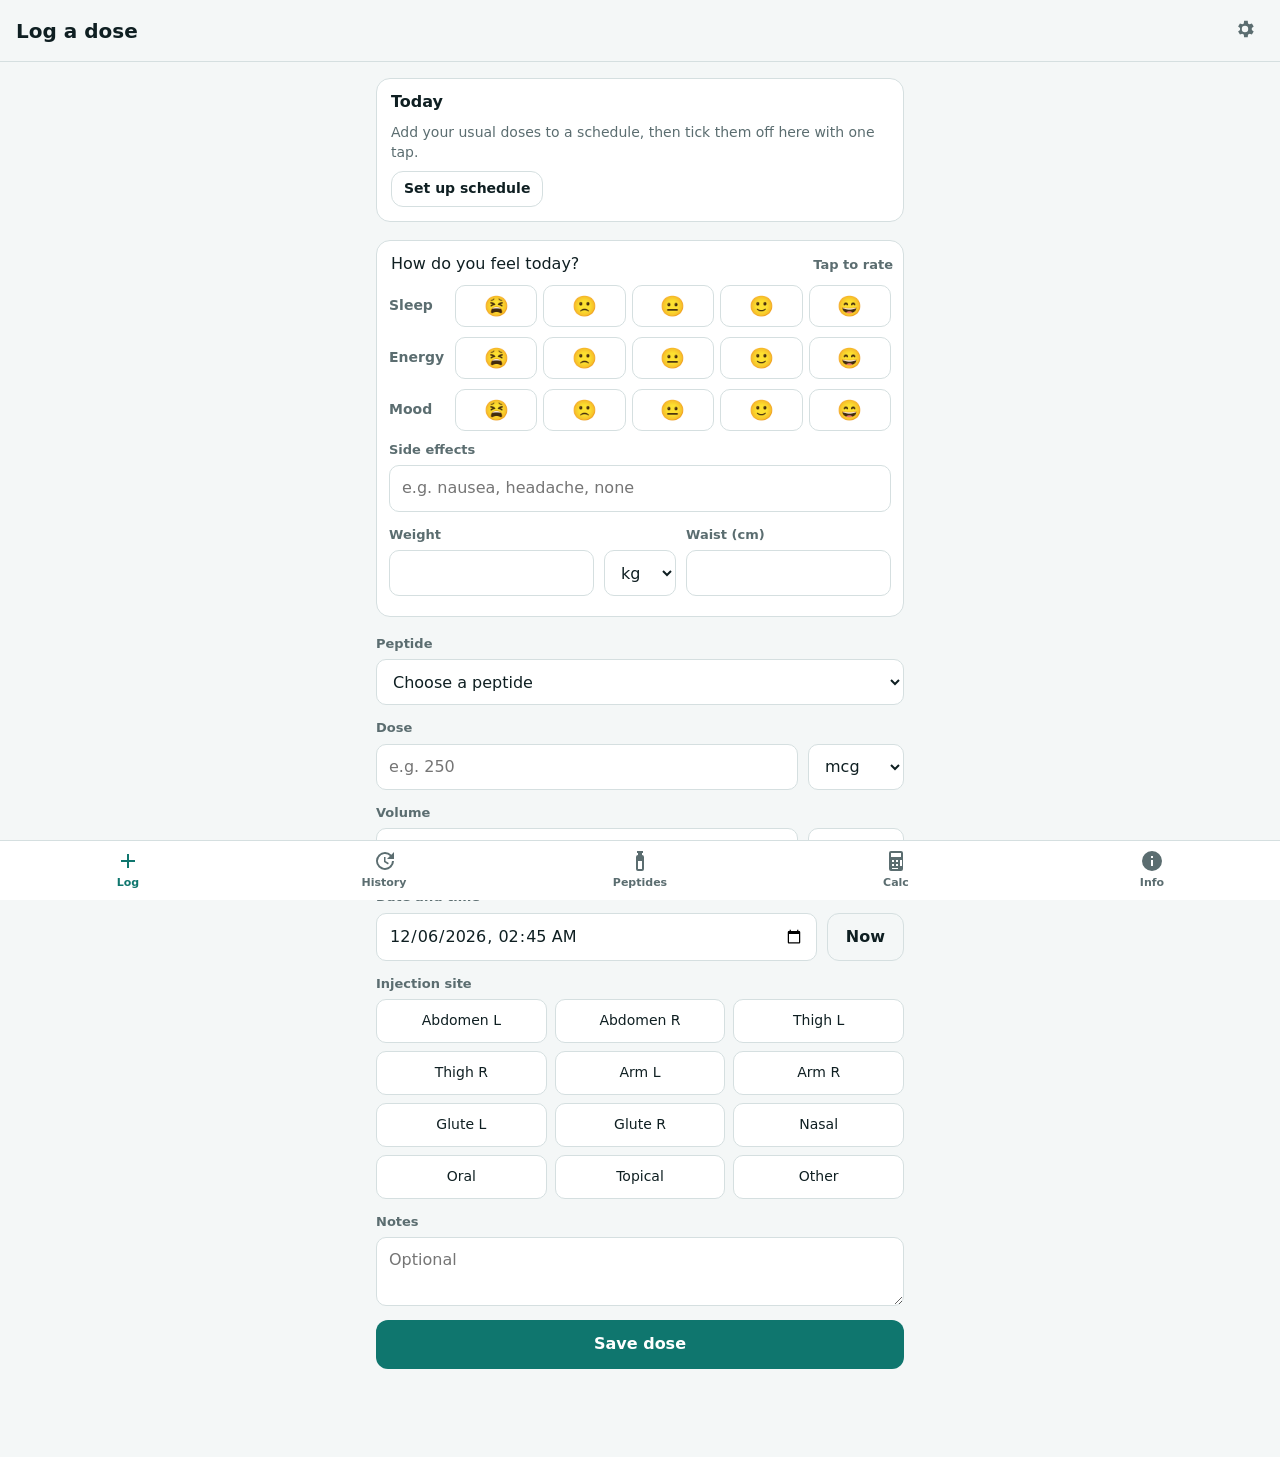
==== index.html @ 92357db2 "Move app to repo root and add Android APK build" ====
<!doctype html>
<html lang="en">
<head>
  <meta charset="utf-8">
  <meta name="viewport" content="width=device-width, initial-scale=1, viewport-fit=cover">
  <title>Peptide Log</title>
  <meta name="description" content="Offline peptide dose log. All data stays on your phone.">
  <meta name="theme-color" content="#0f766e">
  <link rel="manifest" href="manifest.webmanifest">
  <link rel="icon" href="icons/icon-192.png">
  <link rel="apple-touch-icon" href="icons/icon-192.png">
  <link rel="stylesheet" href="styles.css">
</head>
<body>
  <header class="top">
    <h1 id="title">Log a dose</h1>
    <button class="icon-btn" id="settingsBtn" aria-label="Settings">
      <svg viewBox="0 0 24 24" width="22" height="22" aria-hidden="true"><path fill="currentColor" d="M12 15.5A3.5 3.5 0 1 1 12 8.5a3.5 3.5 0 0 1 0 7Zm7.4-2.5a7.6 7.6 0 0 0 0-2l2.1-1.6-2-3.5-2.5 1a7.4 7.4 0 0 0-1.7-1L15 3h-4l-.3 2.9a7.4 7.4 0 0 0-1.7 1l-2.5-1-2 3.5L6.6 11a7.6 7.6 0 0 0 0 2l-2.1 1.6 2 3.5 2.5-1a7.4 7.4 0 0 0 1.7 1L11 21h4l.3-2.9a7.4 7.4 0 0 0 1.7-1l2.5 1 2-3.5Z"/></svg>
    </button>
  </header>

  <main>
    <!-- LOG -->
    <section id="view-log" class="view active">
      <div class="alerts" id="alerts" hidden></div>
      <div class="today" id="today">
        <div class="today-h"><span>Today</span><span class="today-sub" id="todaySub"></span></div>
        <div id="todayList"></div>
        <div class="today-next" id="todayNext"></div>
      </div>
      <div class="today checkin" id="checkin">
        <button type="button" class="today-h ci-head" id="ciHead"><span>How do you feel today?</span><span class="today-sub" id="ciSub"></span></button>
        <div id="ciBody">
          <div class="ci-row"><span>Sleep</span><div class="scale" data-k="sleep"></div></div>
          <div class="ci-row"><span>Energy</span><div class="scale" data-k="energy"></div></div>
          <div class="ci-row"><span>Mood</span><div class="scale" data-k="mood"></div></div>
          <label class="field"><span>Side effects</span><input id="ciSide" placeholder="e.g. nausea, headache, none"></label>
          <div class="row">
            <label class="field grow"><span>Weight</span><input id="ciWeight" type="number" inputmode="decimal" step="any" min="0"></label>
            <label class="field unit"><span>&nbsp;</span><select id="ciWeightUnit"><option>kg</option><option>lb</option></select></label>
            <label class="field grow"><span>Waist (cm)</span><input id="ciWaist" type="number" inputmode="decimal" step="any" min="0"></label>
          </div>
        </div>
      </div>
      <form id="logForm" autocomplete="off">
        <div class="edit-banner" id="editBanner" hidden>Editing an earlier entry</div>

        <label class="field">
          <span>Peptide</span>
          <select id="fPeptide" required></select>
        </label>
        <div class="hint" id="lastHint" hidden></div>

        <div class="row">
          <label class="field grow">
            <span>Dose</span>
            <input id="fDose" type="number" inputmode="decimal" step="any" min="0" placeholder="e.g. 250">
          </label>
          <label class="field unit">
            <span>&nbsp;</span>
            <select id="fDoseUnit"><option>mcg</option><option>mg</option><option>IU</option></select>
          </label>
        </div>

        <div class="row">
          <label class="field grow">
            <span>Volume</span>
            <input id="fVolume" type="number" inputmode="decimal" step="any" min="0" placeholder="e.g. 0.1">
          </label>
          <label class="field unit">
            <span>&nbsp;</span>
            <select id="fVolumeUnit"><option value="mL">mL</option><option value="units">units</option></select>
          </label>
        </div>
        <div class="hint subtle" id="volHint"></div>

        <div class="row">
          <label class="field grow">
            <span>Date and time</span>
            <input id="fWhen" type="datetime-local" required>
          </label>
          <button type="button" class="btn ghost now-btn" id="nowBtn">Now</button>
        </div>

        <div class="field">
          <span>Injection site</span>
          <div class="chips" id="siteChips"></div>
          <input id="fSiteOther" type="text" placeholder="Describe site" hidden>
        </div>

        <label class="field">
          <span>Notes</span>
          <textarea id="fNotes" rows="2" placeholder="Optional"></textarea>
        </label>

        <div class="actions">
          <button type="submit" class="btn primary" id="saveBtn">Save dose</button>
          <button type="button" class="btn ghost" id="cancelEditBtn" hidden>Cancel</button>
          <button type="button" class="btn danger" id="deleteBtn" hidden>Delete</button>
        </div>
      </form>
    </section>

    <!-- HISTORY -->
    <section id="view-history" class="view">
      <div class="seg" id="histSeg">
        <button type="button" data-seg="list" class="on">List</button>
        <button type="button" data-seg="calendar">Calendar</button>
        <button type="button" data-seg="progress">Progress</button>
      </div>
      <div id="histCal" hidden>
        <div class="cal-nav"><button type="button" class="btn ghost small" id="calPrev" aria-label="Previous month">‹</button><strong id="calTitle"></strong><button type="button" class="btn ghost small" id="calNext" aria-label="Next month">›</button></div>
        <div class="cal-grid" id="calGrid"></div>
        <div id="calDay"></div>
      </div>
      <div id="histProg" hidden>
        <div class="chips cats" id="progRange"></div>
        <div id="progBody"></div>
      </div>
      <div id="histMain">
      <div class="row filters">
        <select id="histFilter" aria-label="Filter by peptide"></select>
        <input id="histSearch" type="search" placeholder="Search notes or site" aria-label="Search">
      </div>
      <div class="stats" id="histStats"></div>
      <div id="histList"></div>
      </div>
    </section>

    <!-- PEPTIDES -->
    <section id="view-peptides" class="view">
      <div class="hint" id="vialHint" hidden></div>
      <h2 class="section-h first">Schedule</h2>
      <div id="schedList"></div>
      <button class="btn ghost block" id="addSchedBtn">+ Add to schedule</button>
      <h2 class="section-h">Peptides</h2>
      <button class="btn primary block" id="addPeptideBtn">+ Add peptide</button>
      <div id="pepList"></div>
      <h2 class="section-h">Mixing supplies</h2>
      <div id="supplyList"></div>
      <label class="toggle"><input type="checkbox" id="showArchived"> Show archived peptides</label>
    </section>

    <!-- CALCULATOR -->
    <section id="view-calc" class="view">
      <label class="field">
        <span>Peptide (optional)</span>
        <select id="cPeptide"></select>
      </label>
      <div class="row">
        <label class="field grow"><span>Peptide in vial</span><input id="cAmount" type="number" inputmode="decimal" step="any" min="0" placeholder="e.g. 10"></label>
        <label class="field unit"><span>&nbsp;</span><select id="cAmountUnit"><option>mg</option><option>mcg</option></select></label>
      </div>
      <label class="field"><span>Bac water added (mL)</span><input id="cBac" type="number" inputmode="decimal" step="any" min="0" placeholder="e.g. 2"></label>
      <div class="row">
        <label class="field grow"><span>Dose you want</span><input id="cDose" type="number" inputmode="decimal" step="any" min="0" placeholder="e.g. 250"></label>
        <label class="field unit"><span>&nbsp;</span><select id="cDoseUnit"><option>mcg</option><option>mg</option></select></label>
      </div>
      <div class="calc-out" id="calcOut"></div>
      <button type="button" class="btn ghost block" id="calcLog" hidden>Log this dose</button>
      <button type="button" class="btn ghost block" id="calcSave" hidden>Save this mix to the peptide</button>
      <p class="disclaimer">For a U-100 insulin syringe, where 100 units = 1 mL. Double-check the numbers on your vial before drawing.</p>
    </section>

    <!-- INFO -->
    <section id="view-info" class="view">
      <div class="seg" id="infoSeg" role="tablist">
        <button type="button" data-seg="mine" class="on">My peptides</button>
        <button type="button" data-seg="library">Library</button>
        <button type="button" data-seg="guides">Guides</button>
      </div>
      <input id="infoSearch" type="search" placeholder="Search peptides" aria-label="Search peptides">
      <div class="chips cats" id="libCats" hidden></div>
      <div id="infoList"></div>
      <a class="card link-card" href="https://peptiderobot.com" target="_blank" rel="noopener">
        <div class="line1"><span>Peptide Robot</span><span class="time">↗</span></div>
        <div class="line2">peptiderobot.com · opens in your browser</div>
      </a>
      <p class="disclaimer">Summaries are general background, not medical advice. Your protocol fields are your own notes.</p>
    </section>
  </main>

  <nav class="tabs">
    <button data-view="log" class="active">
      <svg viewBox="0 0 24 24" aria-hidden="true"><path fill="currentColor" d="M11 5h2v6h6v2h-6v6h-2v-6H5v-2h6z"/></svg>Log
    </button>
    <button data-view="history">
      <svg viewBox="0 0 24 24" aria-hidden="true"><path fill="currentColor" d="M13 3a9 9 0 1 0 9 9h-2a7 7 0 1 1-2.05-4.95L15 10h7V3l-2.64 2.64A8.97 8.97 0 0 0 13 3Zm-1 5v5l4 2.4.8-1.3-3.3-2V8z"/></svg>History
    </button>
    <button data-view="peptides">
      <svg viewBox="0 0 24 24" aria-hidden="true"><path fill="currentColor" d="M9 2h6v2h-1v2.1a2 2 0 0 1 2 1.9v12a2 2 0 0 1-2 2h-4a2 2 0 0 1-2-2V8a2 2 0 0 1 2-1.9V4H9zm1 10v8h4v-8z"/></svg>Peptides
    </button>
    <button data-view="calc">
      <svg viewBox="0 0 24 24" aria-hidden="true"><path fill="currentColor" d="M7 2h10a2 2 0 0 1 2 2v16a2 2 0 0 1-2 2H7a2 2 0 0 1-2-2V4a2 2 0 0 1 2-2Zm0 2v4h10V4zm1 7v2h2v-2zm4 0v2h2v-2zm4 0v6h2v-6h-2zM8 15v2h2v-2zm4 0v2h2v-2zm-4 4v1h6v-1z"/></svg>Calc
    </button>
    <button data-view="info">
      <svg viewBox="0 0 24 24" aria-hidden="true"><path fill="currentColor" d="M12 2a10 10 0 1 0 0 20 10 10 0 0 0 0-20Zm1 15h-2v-6h2zm0-8h-2V7h2z"/></svg>Info
    </button>
  </nav>

  <!-- Peptide editor -->
  <dialog id="pepDialog">
    <form method="dialog" id="pepForm">
      <h2 id="pepDialogTitle">Add peptide</h2>
      <label class="field"><span>Name</span><input id="pName" required></label>
      <div class="row">
        <label class="field grow"><span>Amount per vial</span><input id="pAmount" type="number" inputmode="decimal" step="any" min="0"></label>
        <label class="field unit"><span>&nbsp;</span><select id="pUnit"><option>mg</option><option>mcg</option><option>IU</option><option>mL</option></select></label>
      </div>
      <label class="field"><span>Bac water added (mL)</span><input id="pBac" type="number" inputmode="decimal" step="any" min="0" placeholder="Leave blank if not mixed"></label>
      <div class="hint subtle" id="pStrength"></div>
      <div class="row">
        <label class="field grow"><span>Current vial mixed on</span><input id="pMixed" type="date"></label>
        <button type="button" class="btn ghost now-btn" id="pNewVial">New vial</button>
      </div>
      <div class="hint subtle" id="pVialLeft"></div>
      <label class="field"><span>Spare vials (not mixed yet)</span><input id="pCount" type="number" inputmode="numeric" step="1" min="0" value="1"></label>
      <label class="field"><span>Notes</span><textarea id="pNotes" rows="2"></textarea></label>
      <label class="toggle" id="pArchivedWrap"><input type="checkbox" id="pArchived"> Archived (hide from the log list)</label>
      <div class="actions">
        <button class="btn primary" value="save" id="pSave">Save</button>
        <button class="btn ghost" value="cancel" formnovalidate>Cancel</button>
      </div>
    </form>
  </dialog>

  <!-- Schedule editor -->
  <dialog id="schedDialog">
    <form method="dialog" id="schedForm">
      <h2 id="schedTitle">Add to schedule</h2>
      <label class="field"><span>Peptide</span><select id="kPep" required></select></label>
      <div class="row">
        <label class="field grow"><span>Dose</span><input id="kDose" type="number" inputmode="decimal" step="any" min="0"></label>
        <label class="field unit"><span>&nbsp;</span><select id="kDoseUnit"><option>mcg</option><option>mg</option><option>IU</option></select></label>
      </div>
      <div class="hint subtle" id="kUnits"></div>
      <div class="row">
        <label class="field grow"><span>Repeat</span>
          <select id="kRepeat"><option value="daily">Every day</option><option value="every">Every few days</option><option value="weekly">On certain days</option><option value="once">Just once</option></select>
        </label>
        <label class="field grow"><span>Time</span><input id="kTime" type="time" required></label>
      </div>
      <label class="field" id="kEveryWrap"><span>Every how many days</span><input id="kEvery" type="number" inputmode="numeric" min="2" step="1" value="2"></label>
      <div class="field" id="kDaysWrap"><span>Days</span><div class="chips days" id="kDays"></div></div>
      <label class="toggle" id="kCycleWrap"><input type="checkbox" id="kCycle"> On/off cycle (e.g. 28 days on, 28 off)</label>
      <div class="row" id="kCycleRow">
        <label class="field grow"><span>Days on</span><input id="kOn" type="number" inputmode="numeric" min="1" step="1"></label>
        <label class="field grow"><span>Days off</span><input id="kOff" type="number" inputmode="numeric" min="0" step="1"></label>
      </div>
      <label class="field"><span id="kStartLabel">Starting</span><input id="kStart" type="date" required></label>
      <div class="actions">
        <button class="btn primary" value="save">Save</button>
        <button class="btn ghost" value="cancel" formnovalidate>Cancel</button>
        <button type="button" class="btn danger" id="kDelete" hidden>Delete</button>
      </div>
      <h2 class="section-h">Reminders</h2>
      <p class="subtle-p">Add this to your phone's calendar so it alerts you at dose time, even when the app is closed.</p>
      <button type="button" class="btn ghost block" id="kGcal">Add to Google Calendar</button>
      <button type="button" class="btn ghost block" id="kIcs">Save calendar file (other calendar apps)</button>
    </form>
  </dialog>

  <!-- Supply editor -->
  <dialog id="supDialog">
    <form method="dialog" id="supForm">
      <h2>Edit supply</h2>
      <label class="field"><span>Name</span><input id="sName" required></label>
      <div class="row">
        <label class="field grow"><span>Amount per vial</span><input id="sAmount" type="number" inputmode="decimal" step="any" min="0"></label>
        <label class="field unit"><span>&nbsp;</span><select id="sUnit"><option>mL</option><option>mg</option></select></label>
      </div>
      <label class="field"><span>Vials on hand</span><input id="sCount" type="number" inputmode="numeric" step="1" min="0"></label>
      <div class="actions">
        <button class="btn primary" value="save">Save</button>
        <button class="btn ghost" value="cancel" formnovalidate>Cancel</button>
      </div>
    </form>
  </dialog>

  <!-- Peptide info -->
  <dialog id="infoDialog">
    <form method="dialog" id="infoForm">
      <h2 id="infoTitle">Peptide</h2>
      <div id="infoView"></div>
      <div id="infoEdit" hidden>
        <label class="field"><span>What it’s for</span><textarea id="iAbout" rows="3"></textarea></label>
        <label class="field"><span>My dose</span><input id="iDose"></label>
        <label class="field"><span>How often</span><input id="iFrequency"></label>
        <label class="field"><span>Cycle</span><input id="iCycle" placeholder="e.g. 8 weeks on, 4 weeks off"></label>
        <label class="field"><span>Mixing</span><input id="iMixing" placeholder="e.g. 10 mg + 2 mL bac water"></label>
        <label class="field"><span>Notes</span><textarea id="iNotes" rows="3"></textarea></label>
      </div>
      <div class="actions">
        <button type="button" class="btn ghost" id="infoEditBtn">Edit</button>
        <button type="button" class="btn ghost" id="infoAddBtn" hidden>Add to my peptides</button>
        <button class="btn primary" value="save" id="infoSave" hidden>Save</button>
        <button class="btn ghost" value="close" formnovalidate id="infoClose">Close</button>
      </div>
    </form>
  </dialog>

  <!-- Settings -->
  <dialog id="setDialog">
    <form method="dialog">
      <h2>About this app</h2>
      <div id="setBody"></div>
      <h2 class="section-h">Backup and export</h2>
      <p class="subtle-p" id="lastBackup"></p>
      <button type="button" class="btn primary block" id="backupBtn">Save backup file</button>
      <button type="button" class="btn ghost block" id="csvBtn">Export spreadsheet (CSV)</button>
      <h2 class="section-h">Import or restore</h2>
      <p class="subtle-p">Choose a backup file to restore it, or an import file (such as one Claude made from your notebook) to add its entries. Nothing already in your log is deleted.</p>
      <input type="file" id="importFile" accept=".json,application/json" hidden>
      <button type="button" class="btn ghost block" id="importBtn">Choose file</button>
      <div class="actions"><button class="btn primary" value="close">Close</button></div>
    </form>
  </dialog>

  <!-- Import preview -->
  <dialog id="impDialog">
    <form method="dialog">
      <h2>Import entries</h2>
      <div id="impBody"></div>
      <div class="actions">
        <button class="btn primary" value="import" id="impConfirm">Import</button>
        <button class="btn ghost" value="cancel" formnovalidate>Cancel</button>
      </div>
    </form>
  </dialog>

  <div class="toast" id="toast" role="status" aria-live="polite"></div>

  <script src="seed.js"></script>
  <script src="info.js"></script>
  <script src="library.js"></script>
  <script src="db.js"></script>
  <script src="app.js"></script>
</body>
</html>
---- styles.css ----
:root {
  --bg: #f4f7f7;
  --surface: #ffffff;
  --surface-2: #eaf0f0;
  --text: #0f1f22;
  --muted: #5b6d70;
  --border: #d5dfe0;
  --accent: #0f766e;
  --accent-text: #ffffff;
  --accent-soft: #ccfbf1;
  --danger: #b42318;
  --radius: 14px;
  color-scheme: light dark;
}
@media (prefers-color-scheme: dark) {
  :root:not([data-theme="light"]) {
    --bg: #0b1416;
    --surface: #132124;
    --surface-2: #1b2d31;
    --text: #e6f0f1;
    --muted: #93a7aa;
    --border: #26393d;
    --accent: #2dd4bf;
    --accent-text: #04201d;
    --accent-soft: #123b37;
    --danger: #f97066;
    color-scheme: dark;
  }
}
:root[data-theme="dark"] {
    --bg: #0b1416;
    --surface: #132124;
    --surface-2: #1b2d31;
    --text: #e6f0f1;
    --muted: #93a7aa;
    --border: #26393d;
    --accent: #2dd4bf;
    --accent-text: #04201d;
    --accent-soft: #123b37;
    --danger: #f97066;
    color-scheme: dark;
}

* { box-sizing: border-box; }
html, body { margin: 0; }
body {
  background: var(--bg);
  color: var(--text);
  font: 16px/1.4 system-ui, -apple-system, "Segoe UI", Roboto, sans-serif;
  -webkit-tap-highlight-color: transparent;
  padding-bottom: calc(72px + env(safe-area-inset-bottom));
}

.top {
  position: sticky; top: 0; z-index: 5;
  display: flex; align-items: center; justify-content: space-between;
  padding: calc(10px + env(safe-area-inset-top)) 16px 10px;
  background: var(--bg);
  border-bottom: 1px solid var(--border);
}
.top h1 { font-size: 20px; margin: 0; font-weight: 650; }
.icon-btn { background: none; border: 0; color: var(--muted); padding: 8px; border-radius: 50%; }

main { padding: 16px; max-width: 560px; margin: 0 auto; }
.view { display: none; }
.view.active { display: block; }

.field { display: flex; flex-direction: column; gap: 6px; margin-bottom: 14px; min-width: 0; }
.field > span { font-size: 13px; font-weight: 600; color: var(--muted); }
.row { display: flex; gap: 10px; align-items: flex-end; }
.row .field { margin-bottom: 14px; }
.grow { flex: 1; }
.unit { width: 96px; flex: none; }

input, select, textarea {
  font: inherit; color: var(--text);
  background: var(--surface);
  border: 1px solid var(--border);
  border-radius: 10px;
  padding: 11px 12px;
  width: 100%;
  min-height: 46px;
}
textarea { resize: vertical; }
input:focus, select:focus, textarea:focus { outline: 2px solid var(--accent); outline-offset: -1px; }

.hint {
  font-size: 14px; background: var(--accent-soft); color: var(--text);
  border-radius: 10px; padding: 10px 12px; margin: -6px 0 14px;
  display: flex; gap: 10px; align-items: center; justify-content: space-between;
}
.hint.subtle { background: none; padding: 0 2px; color: var(--muted); margin-top: -8px; min-height: 0; }
.hint.subtle:empty { display: none; }
.hint button { flex: none; }

.chips { display: grid; grid-template-columns: repeat(3, 1fr); gap: 8px; }
.chip {
  position: relative;
  font: inherit; font-size: 14px; color: var(--text);
  background: var(--surface); border: 1px solid var(--border);
  border-radius: 10px; padding: 10px 4px; min-height: 44px;
}
.chip.on { background: var(--accent); color: var(--accent-text); border-color: var(--accent); font-weight: 600; }
.chip .last { position: absolute; top: -7px; right: 4px; font-size: 10px; background: var(--surface-2); color: var(--muted); padding: 0 5px; border-radius: 6px; border: 1px solid var(--border); }
#fSiteOther { margin-top: 8px; }

.btn {
  font: inherit; font-weight: 600; border-radius: 12px; padding: 12px 18px; min-height: 48px;
  border: 1px solid transparent; cursor: pointer;
}
.btn.primary { background: var(--accent); color: var(--accent-text); }
.btn.ghost { background: transparent; color: var(--text); border-color: var(--border); }
.btn.danger { background: transparent; color: var(--danger); border-color: var(--danger); }
.btn.small { min-height: 36px; padding: 6px 12px; font-size: 14px; }
.btn.block { width: 100%; margin-bottom: 14px; }
.now-btn { margin-bottom: 14px; }
.actions { display: flex; gap: 10px; flex-wrap: wrap; margin-top: 6px; }
.actions .primary { flex: 1; }

.edit-banner { background: var(--surface-2); border-radius: 10px; padding: 10px 12px; margin-bottom: 14px; font-weight: 600; }

.filters { margin-bottom: 10px; }
.filters select { flex: 1; min-width: 0; }
.filters input { flex: 1.2; min-width: 0; }
.stats { color: var(--muted); font-size: 14px; margin: 4px 2px 12px; }
.day-h { font-size: 13px; font-weight: 700; color: var(--muted); text-transform: uppercase; letter-spacing: .04em; margin: 18px 2px 8px; }

.card {
  background: var(--surface); border: 1px solid var(--border); border-radius: var(--radius);
  padding: 12px 14px; margin-bottom: 8px; width: 100%; text-align: left; color: var(--text); font: inherit;
  display: block; cursor: pointer;
}
.card .line1 { display: flex; justify-content: space-between; gap: 10px; font-weight: 600; }
.card .line1 .time { color: var(--muted); font-weight: 500; font-variant-numeric: tabular-nums; flex: none; }
.card .line2 { color: var(--muted); font-size: 14px; margin-top: 2px; }
.card .note { font-size: 14px; margin-top: 6px; white-space: pre-wrap; }
.card.archived { opacity: .55; }
.empty { color: var(--muted); text-align: center; padding: 40px 10px; }

.section-h { font-size: 15px; margin: 24px 2px 10px; color: var(--muted); }
.toggle { display: flex; gap: 10px; align-items: center; margin: 16px 2px; color: var(--muted); font-size: 14px; }
.toggle input { width: 20px; min-height: 20px; height: 20px; }

.tabs {
  position: fixed; left: 0; right: 0; bottom: 0; z-index: 5;
  display: flex; background: var(--surface); border-top: 1px solid var(--border);
  padding-bottom: env(safe-area-inset-bottom);
}
.tabs button {
  flex: 1; background: none; border: 0; color: var(--muted); font: inherit; font-size: 12px; font-weight: 600;
  display: flex; flex-direction: column; align-items: center; gap: 2px; padding: 8px 0 10px;
}
.tabs svg { width: 24px; height: 24px; }
.tabs button.active { color: var(--accent); }

dialog {
  border: 1px solid var(--border); border-radius: 18px; background: var(--surface); color: var(--text);
  width: min(520px, calc(100vw - 24px)); padding: 18px;
}
dialog::backdrop { background: rgba(0,0,0,.5); }
dialog h2 { margin: 0 0 14px; font-size: 19px; }
dialog p { margin: 0 0 10px; }

.toast {
  position: fixed; left: 50%; bottom: calc(86px + env(safe-area-inset-bottom)); transform: translateX(-50%) translateY(20px);
  background: var(--text); color: var(--bg); padding: 10px 16px; border-radius: 12px; font-weight: 600;
  opacity: 0; pointer-events: none; transition: .2s; max-width: calc(100vw - 32px); z-index: 20;
}
.toast.show { opacity: 1; transform: translateX(-50%) translateY(0); }

[hidden] { display: none !important; }

.subtle-p { color: var(--muted); font-size: 14px; margin: 0 0 10px; }
.imp-list { max-height: 40vh; overflow-y: auto; border: 1px solid var(--border); border-radius: 10px; padding: 4px 10px; margin: 10px 0; font-size: 14px; }
.imp-list div { padding: 6px 0; border-bottom: 1px solid var(--border); }
.imp-list div:last-child { border-bottom: 0; }
.imp-list .dup { color: var(--muted); text-decoration: line-through; }

.tabs button { font-size: 11px; }
#infoSearch { margin-bottom: 12px; }
.info-grid { display: grid; gap: 10px; margin: 0 0 12px; }
.info-grid div { background: var(--surface-2); border-radius: 10px; padding: 8px 12px; }
.info-grid dt { font-size: 12px; font-weight: 700; color: var(--muted); text-transform: uppercase; letter-spacing: .04em; }
.info-grid dd { margin: 2px 0 0; white-space: pre-wrap; }
.info-about { margin: 0 0 14px; line-height: 1.5; }
.info-empty { color: var(--muted); font-size: 14px; }
.disclaimer { color: var(--muted); font-size: 12px; text-align: center; margin: 18px 8px; }

.calc-out { background: var(--accent-soft); border-radius: var(--radius); padding: 14px 16px; margin: 0 0 14px; }
.calc-out:empty { display: none; }
.calc-out .big { font-size: 34px; font-weight: 750; line-height: 1.1; }
.calc-out .big small { font-size: 16px; font-weight: 600; color: var(--muted); }
.calc-out .rest { color: var(--muted); font-size: 14px; margin-top: 6px; }
.calc-out .warn { color: var(--danger); font-size: 14px; margin-top: 6px; font-weight: 600; }

.today { background: var(--surface); border: 1px solid var(--border); border-radius: var(--radius); padding: 10px 12px 4px; margin-bottom: 18px; }
.today-h { display: flex; justify-content: space-between; align-items: baseline; font-weight: 700; margin: 2px 2px 6px; }
.today-sub { font-size: 13px; font-weight: 600; color: var(--muted); }
.qrow { display: flex; align-items: center; gap: 12px; width: 100%; background: none; border: 0; border-top: 1px solid var(--border); padding: 10px 2px; font: inherit; color: var(--text); text-align: left; cursor: pointer; min-height: 56px; }
.qrow:first-child { border-top: 0; }
.qbox { flex: none; width: 28px; height: 28px; border-radius: 8px; border: 2px solid var(--border); display: grid; place-items: center; font-size: 17px; font-weight: 800; color: var(--accent-text); }
.qrow.done .qbox { background: var(--accent); border-color: var(--accent); }
.qtext { flex: 1; min-width: 0; }
.qname { font-weight: 600; }
.qdose { font-size: 14px; color: var(--muted); }
.qrow.done .qname { color: var(--muted); }
.qtime { flex: none; font-size: 13px; color: var(--muted); font-variant-numeric: tabular-nums; }
.toast button { margin-left: 12px; background: none; border: 0; color: var(--accent); font: inherit; font-weight: 700; padding: 0; pointer-events: auto; }
.toast.show { pointer-events: auto; }
.today-next { font-size: 13px; color: var(--muted); padding: 6px 2px 8px; border-top: 1px solid var(--border); }
.today-next:empty { display: none; }
.today-empty { padding: 4px 2px 10px; font-size: 14px; color: var(--muted); }
.today-empty .btn { margin-top: 8px; margin-right: 6px; }
.section-h.first { margin-top: 4px; }
.chips.days { grid-template-columns: repeat(7, 1fr); gap: 4px; }
.chips.days .chip { padding: 8px 0; font-size: 13px; }
.seg { display: flex; background: var(--surface-2); border-radius: 12px; padding: 3px; margin-bottom: 12px; }
.seg button { flex: 1; background: none; border: 0; border-radius: 10px; padding: 9px 4px; font: inherit; font-size: 14px; font-weight: 600; color: var(--muted); }
.seg button.on { background: var(--surface); color: var(--text); box-shadow: 0 1px 3px rgba(0,0,0,.12); }
.chips.cats { display: flex; overflow-x: auto; gap: 6px; margin-bottom: 12px; padding-bottom: 2px; }
.chips.cats .chip { flex: none; padding: 6px 12px; min-height: 34px; }
.tag { display: inline-block; font-size: 11px; font-weight: 700; color: var(--muted); background: var(--surface-2); border-radius: 6px; padding: 1px 6px; margin-left: 6px; vertical-align: 2px; }
.link-card { text-decoration: none; margin-top: 14px; }
.guide-steps { margin: 0 0 12px; padding-left: 22px; line-height: 1.5; }
.guide-steps li { margin-bottom: 8px; }

.alerts { margin-bottom: 14px; display: grid; gap: 6px; }
.alert { display: flex; gap: 10px; align-items: center; width: 100%; text-align: left; font: inherit; font-size: 14px; color: var(--text); background: var(--surface); border: 1px solid var(--border); border-left: 4px solid var(--warn); border-radius: 10px; padding: 9px 12px; cursor: pointer; }
.alert.bad { border-left-color: var(--danger); }
.alert b { font-weight: 650; }
.ci-head { width: 100%; background: none; border: 0; padding: 0; font: inherit; color: var(--text); cursor: pointer; text-align: left; }
.checkin #ciBody { padding: 4px 0 2px; }
.ci-row { display: flex; align-items: center; justify-content: space-between; gap: 10px; margin-bottom: 10px; }
.ci-row > span { font-size: 14px; font-weight: 600; color: var(--muted); width: 56px; flex: none; }
.scale { display: grid; grid-template-columns: repeat(5, 1fr); gap: 6px; flex: 1; }
.scale button { font-size: 20px; min-height: 42px; border-radius: 10px; border: 1px solid var(--border); background: var(--surface); padding: 0; }
.scale button.on { background: var(--accent-soft); border-color: var(--accent); outline: 2px solid var(--accent); outline-offset: -2px; }
.checkin .row .field.unit { width: 72px; }
.vial-bar { height: 6px; border-radius: 3px; background: var(--surface-2); margin-top: 8px; overflow: hidden; }
.vial-bar i { display: block; height: 100%; background: var(--accent); border-radius: 3px; }
.vial-bar.low i { background: var(--warn); }
.vial-bar.empty i { background: var(--danger); }
.cal-nav { display: flex; align-items: center; justify-content: space-between; margin-bottom: 10px; }
.cal-grid { display: grid; grid-template-columns: repeat(7, minmax(0, 1fr)); gap: 4px; margin-bottom: 16px; }
.cal-dow { font-size: 11px; font-weight: 700; color: var(--muted); text-align: center; padding-bottom: 2px; }
.cal-cell { min-width: 0; min-height: 62px; border: 1px solid var(--border); border-radius: 10px; background: var(--surface); color: var(--text); font: inherit; font-size: 13px; padding: 4px 2px; display: flex; flex-direction: column; align-items: center; gap: 2px; cursor: pointer; }
.cal-cell.out { visibility: hidden; }
.cal-cell.today { border-color: var(--accent); border-width: 2px; }
.cal-cell.sel { background: var(--accent-soft); }
.cal-cell .n { font-size: 11px; font-weight: 700; color: var(--accent-text); background: var(--accent); border-radius: 8px; padding: 0 6px; }
.cal-cell .f { font-size: 13px; line-height: 1; }
.chart { position: relative; background: var(--surface); border: 1px solid var(--border); border-radius: var(--radius); padding: 12px 12px 6px; margin-bottom: 14px; }
.chart h3 { margin: 0 0 2px; font-size: 15px; }
.chart .sub { font-size: 13px; color: var(--muted); margin-bottom: 6px; }
.chart svg { display: block; width: 100%; height: auto; overflow: visible; touch-action: pan-y; }
.chart .grid line { stroke: var(--border); stroke-width: 1; }
.chart .axis text { fill: var(--muted); font-size: 10px; }
.chart .legend { display: flex; gap: 14px; font-size: 13px; color: var(--muted); margin: 4px 0 2px; flex-wrap: wrap; }
.chart .legend i { display: inline-block; width: 10px; height: 10px; border-radius: 3px; margin-right: 5px; vertical-align: -1px; }
.chart .tip { position: absolute; pointer-events: none; background: var(--text); color: var(--bg); font-size: 12px; padding: 6px 8px; border-radius: 8px; white-space: nowrap; transform: translate(-50%, -110%); }
.chart .empty { padding: 20px 6px; }
.prog-table { width: 100%; border-collapse: collapse; font-size: 13px; }
.prog-table th, .prog-table td { text-align: left; padding: 6px 4px; border-bottom: 1px solid var(--border); }
.prog-table th { color: var(--muted); font-weight: 600; }
:root { --warn: #b45309; --s1: #2a78d6; --s2: #eb6834; --s3: #1baf7a; }
@media (prefers-color-scheme: dark) { :root:not([data-theme="light"]) { --warn: #f5a524; --s1: #3987e5; --s2: #d95926; --s3: #199e70; } }
:root[data-theme="dark"] { --warn: #f5a524; --s1: #3987e5; --s2: #d95926; --s3: #199e70; }
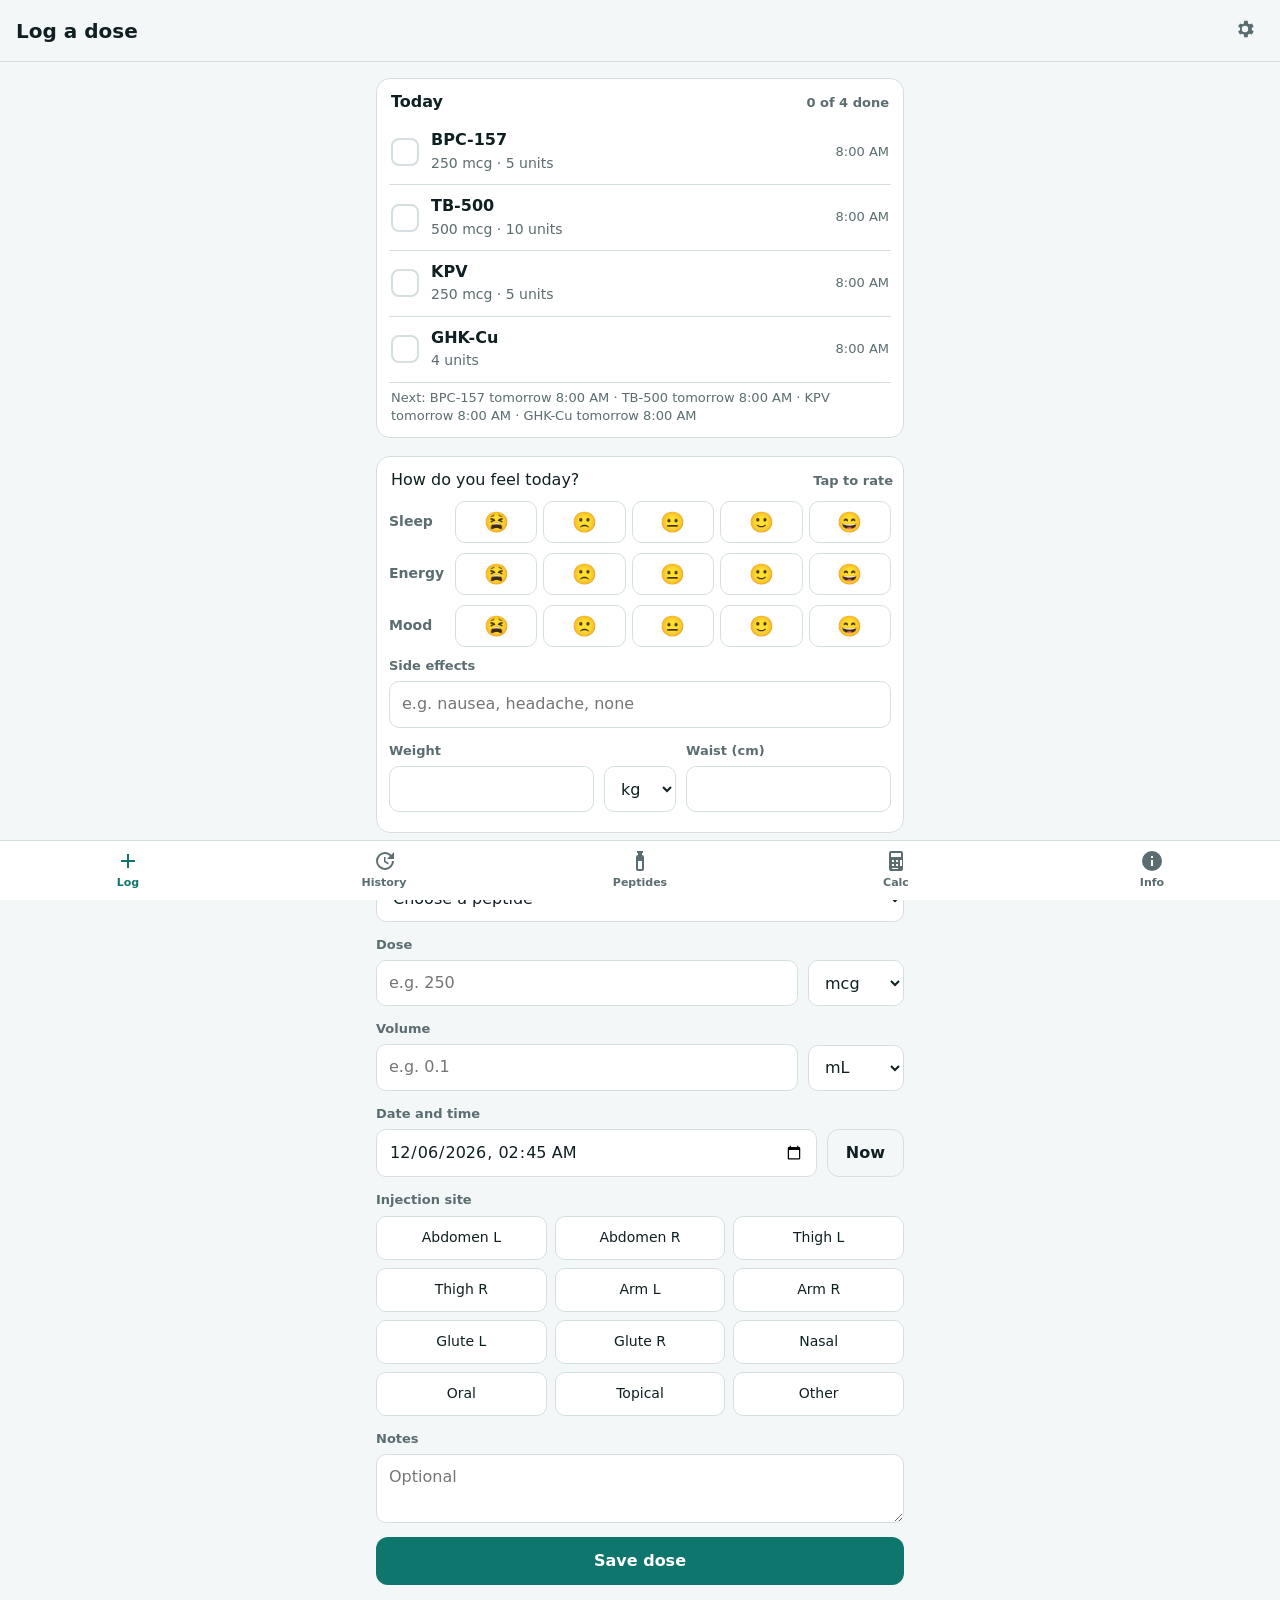
==== commit 1757ae71: "Add daily schedule for BPC-157, TB-500, KPV and GHK-Cu with units" ====
--- a/index.html
+++ b/index.html
@@ -233,6 +233,7 @@
         <label class="field grow"><span>Dose</span><input id="kDose" type="number" inputmode="decimal" step="any" min="0"></label>
         <label class="field unit"><span>&nbsp;</span><select id="kDoseUnit"><option>mcg</option><option>mg</option><option>IU</option></select></label>
       </div>
+      <label class="field"><span>Units to draw (optional)</span><input id="kVol" type="number" inputmode="decimal" step="any" min="0" placeholder="Worked out from the mix if blank"></label>
       <div class="hint subtle" id="kUnits"></div>
       <div class="row">
         <label class="field grow"><span>Repeat</span>
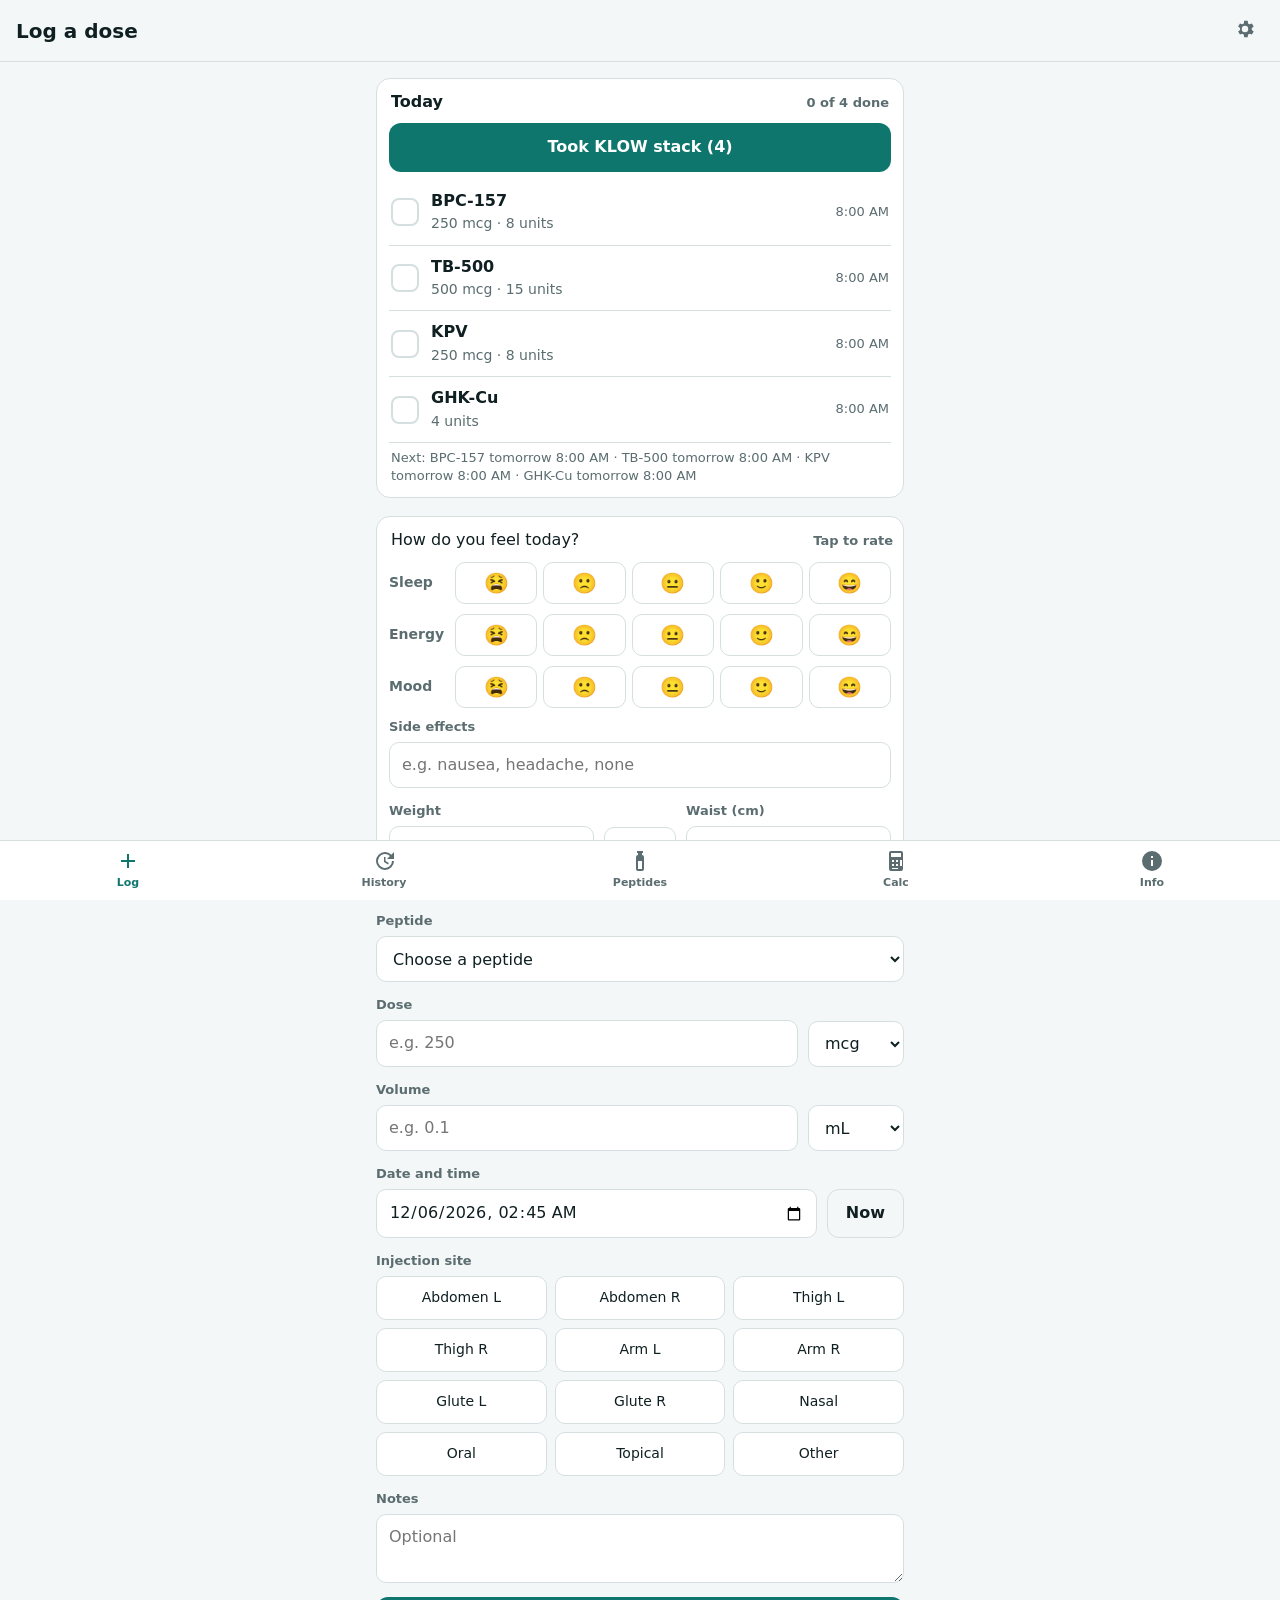
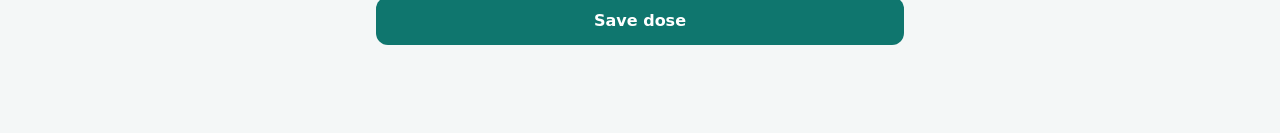
==== commit f0952867: "Add a one-tap button to log the KLOW stack Shows on the Today card when two or more of GHK-Cu, KPV, " ====
--- a/index.html
+++ b/index.html
@@ -25,6 +25,7 @@
       <div class="alerts" id="alerts" hidden></div>
       <div class="today" id="today">
         <div class="today-h"><span>Today</span><span class="today-sub" id="todaySub"></span></div>
+        <div id="todayStack"></div>
         <div id="todayList"></div>
         <div class="today-next" id="todayNext"></div>
       </div>
--- a/styles.css
+++ b/styles.css
@@ -207,6 +207,7 @@
 .qtime { flex: none; font-size: 13px; color: var(--muted); font-variant-numeric: tabular-nums; }
 .toast button { margin-left: 12px; background: none; border: 0; color: var(--accent); font: inherit; font-weight: 700; padding: 0; pointer-events: auto; }
 .toast.show { pointer-events: auto; }
+.stack-btn { width: 100%; margin: 4px 0 8px; }
 .today-next { font-size: 13px; color: var(--muted); padding: 6px 2px 8px; border-top: 1px solid var(--border); }
 .today-next:empty { display: none; }
 .today-empty { padding: 4px 2px 10px; font-size: 14px; color: var(--muted); }
